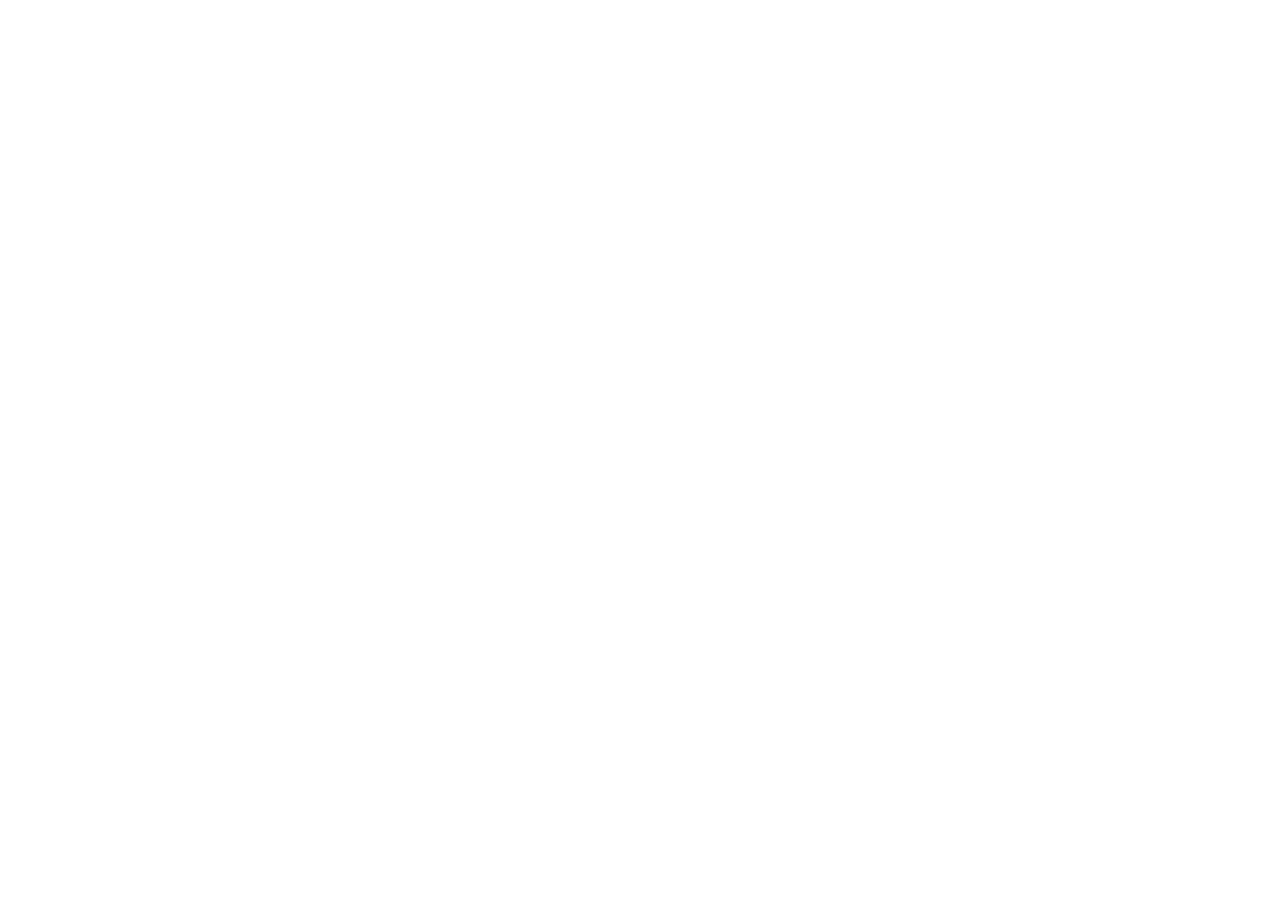
==== Curso-CSS-Flexbox-Grid/index.html @ 5435ee4a "aula1 css" ====
<!DOCTYPE html>
<html lang="pt-br">
<head>
    <meta charset="UTF-8">
    <meta http-equiv="X-UA-Compatible" content="IE=edge">
    <meta name="viewport" content="width=device-width, initial-scale=1.0">
    <title>HZC | Home</title>
    <link rel="preconnect" href="https://fonts.googleapis.com">
    <link rel="preconnect" href="https://fonts.gstatic.com" crossorigin>
    <link rel="stylesheet" href="https://fonts.googleapis.com/css2?family=Open+Sans:wght@400;600;700&display=swap">
    <link rel="stylesheet" href="assets/css/reset.css">

</head>
<body>
    
</body>
</html>
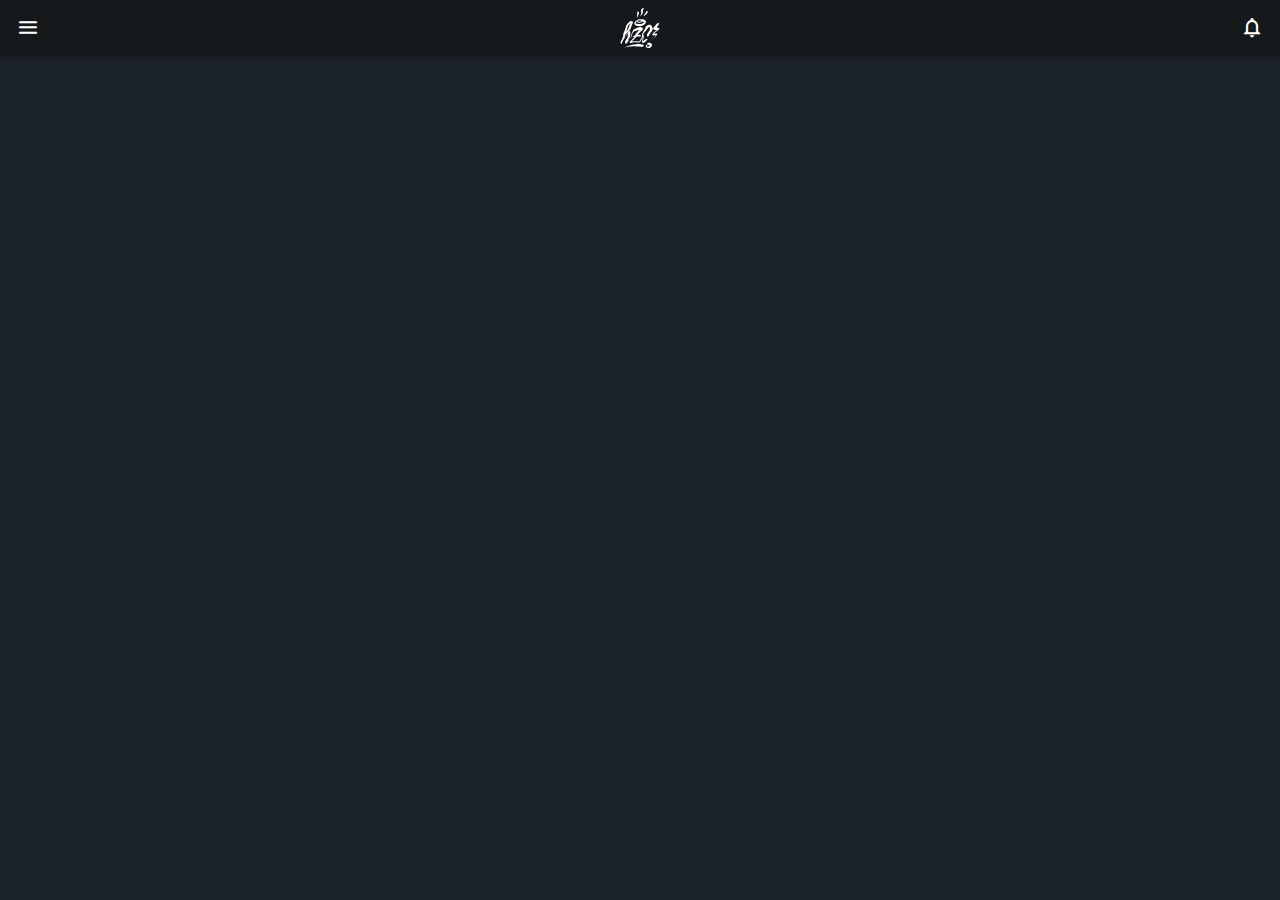
==== commit b6653505: "aula 2 css" ====
--- a/Curso-CSS-Flexbox-Grid/index.html
+++ b/Curso-CSS-Flexbox-Grid/index.html
@@ -9,9 +9,14 @@
     <link rel="preconnect" href="https://fonts.gstatic.com" crossorigin>
     <link rel="stylesheet" href="https://fonts.googleapis.com/css2?family=Open+Sans:wght@400;600;700&display=swap">
     <link rel="stylesheet" href="assets/css/reset.css">
+    <link rel="stylesheet" href="assets/css/estilos.css">
 
 </head>
 <body>
-    
+    <header class="cabecalho">
+        <button class="cabecalho__menu" aria-label="Menu"><i></i></button>
+        <img src="assets/img/logo.svg" alt="Logotipo da HZC" class="cabecalho__logo">
+        <button class="cabecalho__notificacao" aria-label="Notificação"><i></i></button>
+    </header>
 </body>
 </html>--- a/Curso-CSS-Flexbox-Grid/assets/css/estilos.css
+++ b/Curso-CSS-Flexbox-Grid/assets/css/estilos.css
@@ -0,0 +1,34 @@
+@font-face {
+    font-family: 'icones';
+    src: url(../font/icones.ttf);
+}
+
+body{
+    background-color: #1D232A;
+    font-family: 'Open Sans','icones', sans-serif;
+    color: #FFFFFF;
+
+}
+
+.cabecalho{
+    display: flex;
+    justify-content: space-between;
+    align-items: center;
+    background-color: #15191C;
+    padding: 8px 16px;
+    box-shadow: 0px 4px 4px rgba(0, 0, 0, 0.16);
+}
+
+.cabecalho__menu::before{
+    content:"\e904";
+    font-size: 24px;
+}
+
+.cabecalho__notificacao::before{
+    content:"\e906";
+    font-size: 24px;
+}
+
+.cabecalho__logo{
+    width: 40px;
+}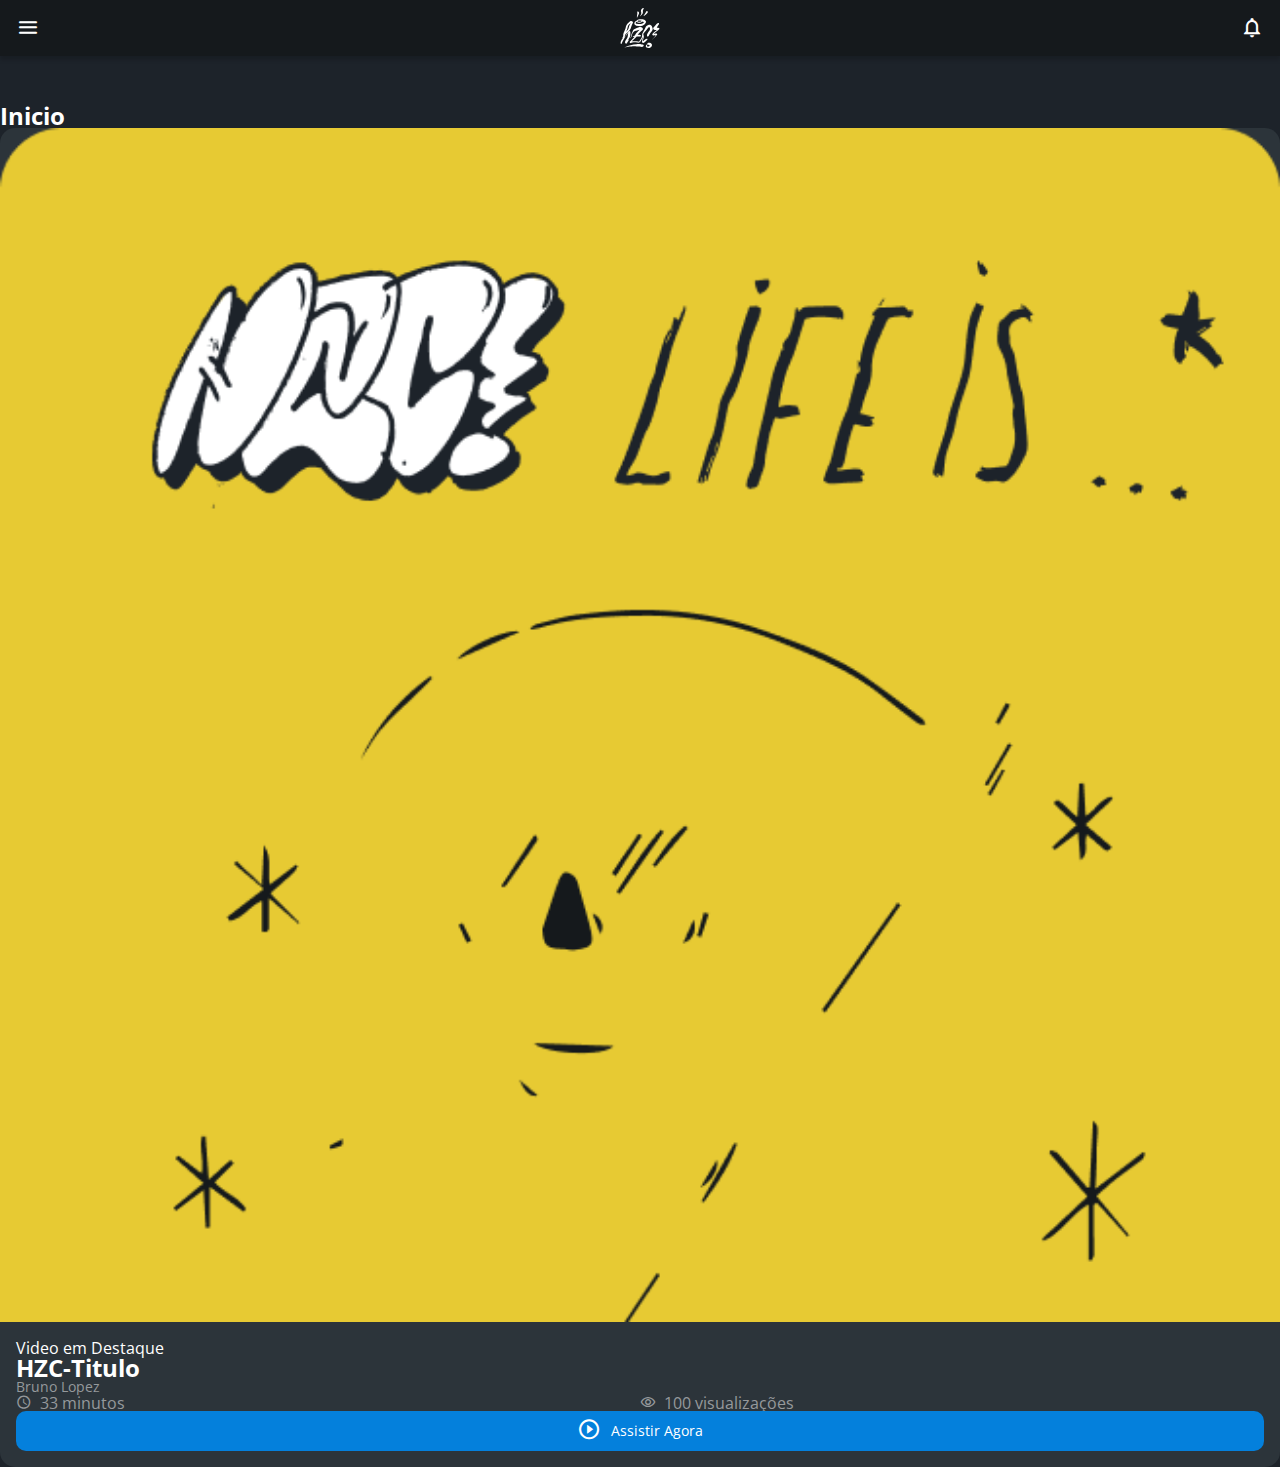
==== commit 271e0100: "exercicios com grid" ====
--- a/Curso-CSS-Flexbox-Grid/index.html
+++ b/Curso-CSS-Flexbox-Grid/index.html
@@ -1,5 +1,6 @@
 <!DOCTYPE html>
 <html lang="pt-br">
+
 <head>
     <meta charset="UTF-8">
     <meta http-equiv="X-UA-Compatible" content="IE=edge">
@@ -12,11 +13,41 @@
     <link rel="stylesheet" href="assets/css/estilos.css">
 
 </head>
+
 <body>
     <header class="cabecalho">
         <button class="cabecalho__menu" aria-label="Menu"><i></i></button>
         <img src="assets/img/logo.svg" alt="Logotipo da HZC" class="cabecalho__logo">
         <button class="cabecalho__notificacao" aria-label="Notificação"><i></i></button>
     </header>
+
+    <nav class="menu-lateral">
+        <img src="assets/img/logo.svg" alt="Logotipo da HZC" class="menu-lateral__logo">
+        <a href="#" class="menu-lateral__link menu-lateral__link--inicio menu-lateral__link--ativo">Início</a>
+        <a href="#" class="menu-lateral__link menu-lateral__link--videos">Vídeos</a>
+        <a href="#" class="menu-lateral__link menu-lateral__link--picos">Picos</a>
+        <a href="#" class="menu-lateral__link menu-lateral__link--integrantes">Integrantes</a>
+        <a href="#" class="menu-lateral__link menu-lateral__link--camisas">Camisas</a>
+        <a href="#" class="menu-lateral__link menu-lateral__link--pinturas">Pinturas</a>
+    </nav>
+    <main class="principal">
+
+    </main>
+        <h2 class="titulo-pagina">Inicio</h2>
+        <article class="cartao">
+            <img src="assets/img/banner-mobile_1.png" alt="banner do cartão" class="cartao__imagem">
+            <div class="cartao__conteudo">
+                <p class="cartao__destaque">Video em Destaque</p>
+                <h3 class="cartao__titulo">HZC-Titulo</h3>
+                <p class="cartao__perfil">Bruno Lopez</p>
+                <p class="cartao__info cartao__info--tempo">33 minutos</p>
+                <p class="cartao__info cartao__info--visualizacao">100 visualizações</p>
+                <button class="cartao__botao cartao__botao--play cartao__botao--destaque">Assistir Agora</button>
+            </div>
+
+        </article>
+    </main>
+    <script src="main.js"></script>
 </body>
+
 </html>--- a/Curso-CSS-Flexbox-Grid/assets/css/estilos.css
+++ b/Curso-CSS-Flexbox-Grid/assets/css/estilos.css
@@ -31,4 +31,154 @@
 
 .cabecalho__logo{
     width: 40px;
-}+}
+
+.menu-lateral{
+    display: flex;
+    flex-direction: column;
+    background-color: #15191C;
+    width: 75vw;
+    height: 100vh;
+
+    position: absolute;
+    left: -100vw;
+    transition: 0.5s;
+}
+
+.menu-lateral--ativo{
+    left: 0;
+    transition: 0.5s;
+}
+
+.menu-lateral__logo{
+    width: 118px;
+    align-self: center;
+    padding: 16px;
+}
+
+.menu-lateral__link{
+   height: 64px; 
+   color: #95999C;
+   padding-left: 64px;
+   display: flex;
+   align-items: center;
+}
+
+.menu-lateral__link--ativo{
+    color: white;
+    padding-left: 56px;
+    border-left: 8px solid white;
+}
+
+.menu-lateral__link::before{
+    width: 24px;
+    height: 24px;
+    font-size: 24px;
+    position: absolute;
+    left: 24px;
+}
+
+.menu-lateral__link--inicio::before{
+    content:"\e902";
+}
+
+.menu-lateral__link--videos::before{
+    content:"\e90e";
+}
+
+.menu-lateral__link--picos::before{
+    content:"\e909";
+}
+
+.menu-lateral__link--integrantes::before{
+    content:"\e903";
+}
+
+.menu-lateral__link--camisas::before{
+    content:"\e900";
+}
+
+.menu-lateral__link--pinturas::before{
+    content:"\e90a";
+}
+
+.principal{
+    padding: 24px 16px;
+}
+
+.titulo-pagina{
+    font-size: 1.5rem;
+    font-weight: 700;
+}
+
+.cartao{
+    width: 100%;
+    border-radius: 15px;
+    background-color: #2C343A;
+    overflow: hidden;
+}
+
+.cartao__conteudo {
+    display:grid;
+    padding: 16px;
+    grid-template-columns: 1fr 1fr;
+}
+
+.cartao__destaque{
+    grid-column: span 2;
+    font-size: 1rem;
+    
+}
+
+.cartao__titulo{
+    font-size: 1.5rem;
+    grid-column: span 2;
+    font-weight: 700;
+}
+
+.cartao__perfil{
+    color: #95999C;
+    font-size: 0.9rem;
+    grid-column: span 2;
+}
+
+.cartao__info{
+    display: flex;
+    align-items: center;
+    color: #95999C;
+}
+
+.cartao__info--tempo::before{
+    content: "\e90c";
+    margin-right: 8px;
+}
+.cartao__info--visualizacao::before{
+    content: "\e90f";
+    margin-right: 8px;
+}
+
+.cartao__botao{
+    display: flex;
+    justify-content: center;
+    align-items:center;
+    height: 40px;
+    width: 40px;
+    background-color: #0480DC;
+    border-radius: 10px;
+    font-size: 0.9rem;
+}
+
+.cartao__botao--play:before{
+    content: "\e90b";
+    font-size: 24px;
+}
+
+.cartao__botao--destaque{
+    width: 100%;
+    grid-column: span 2;
+}
+
+.cartao__botao--destaque::before{
+    content: "\e90b";
+    margin-right: 10px;
+}
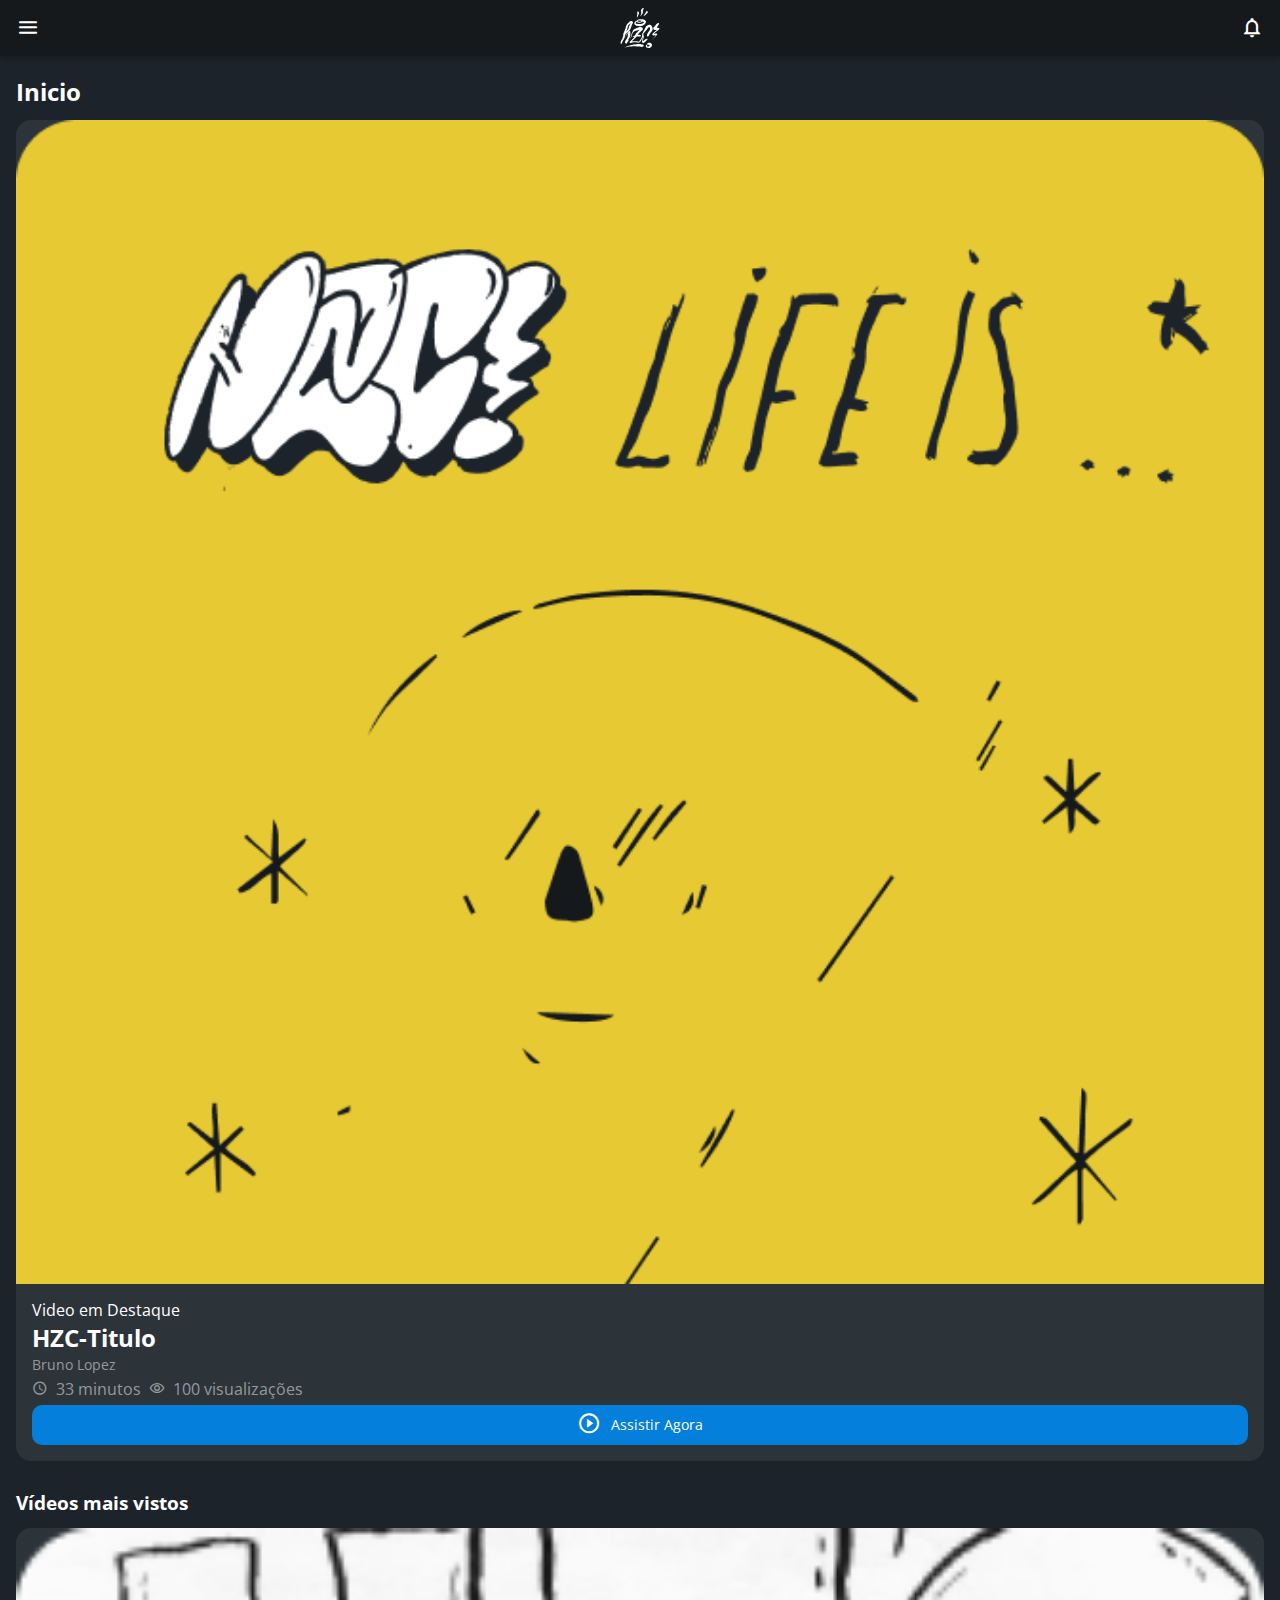
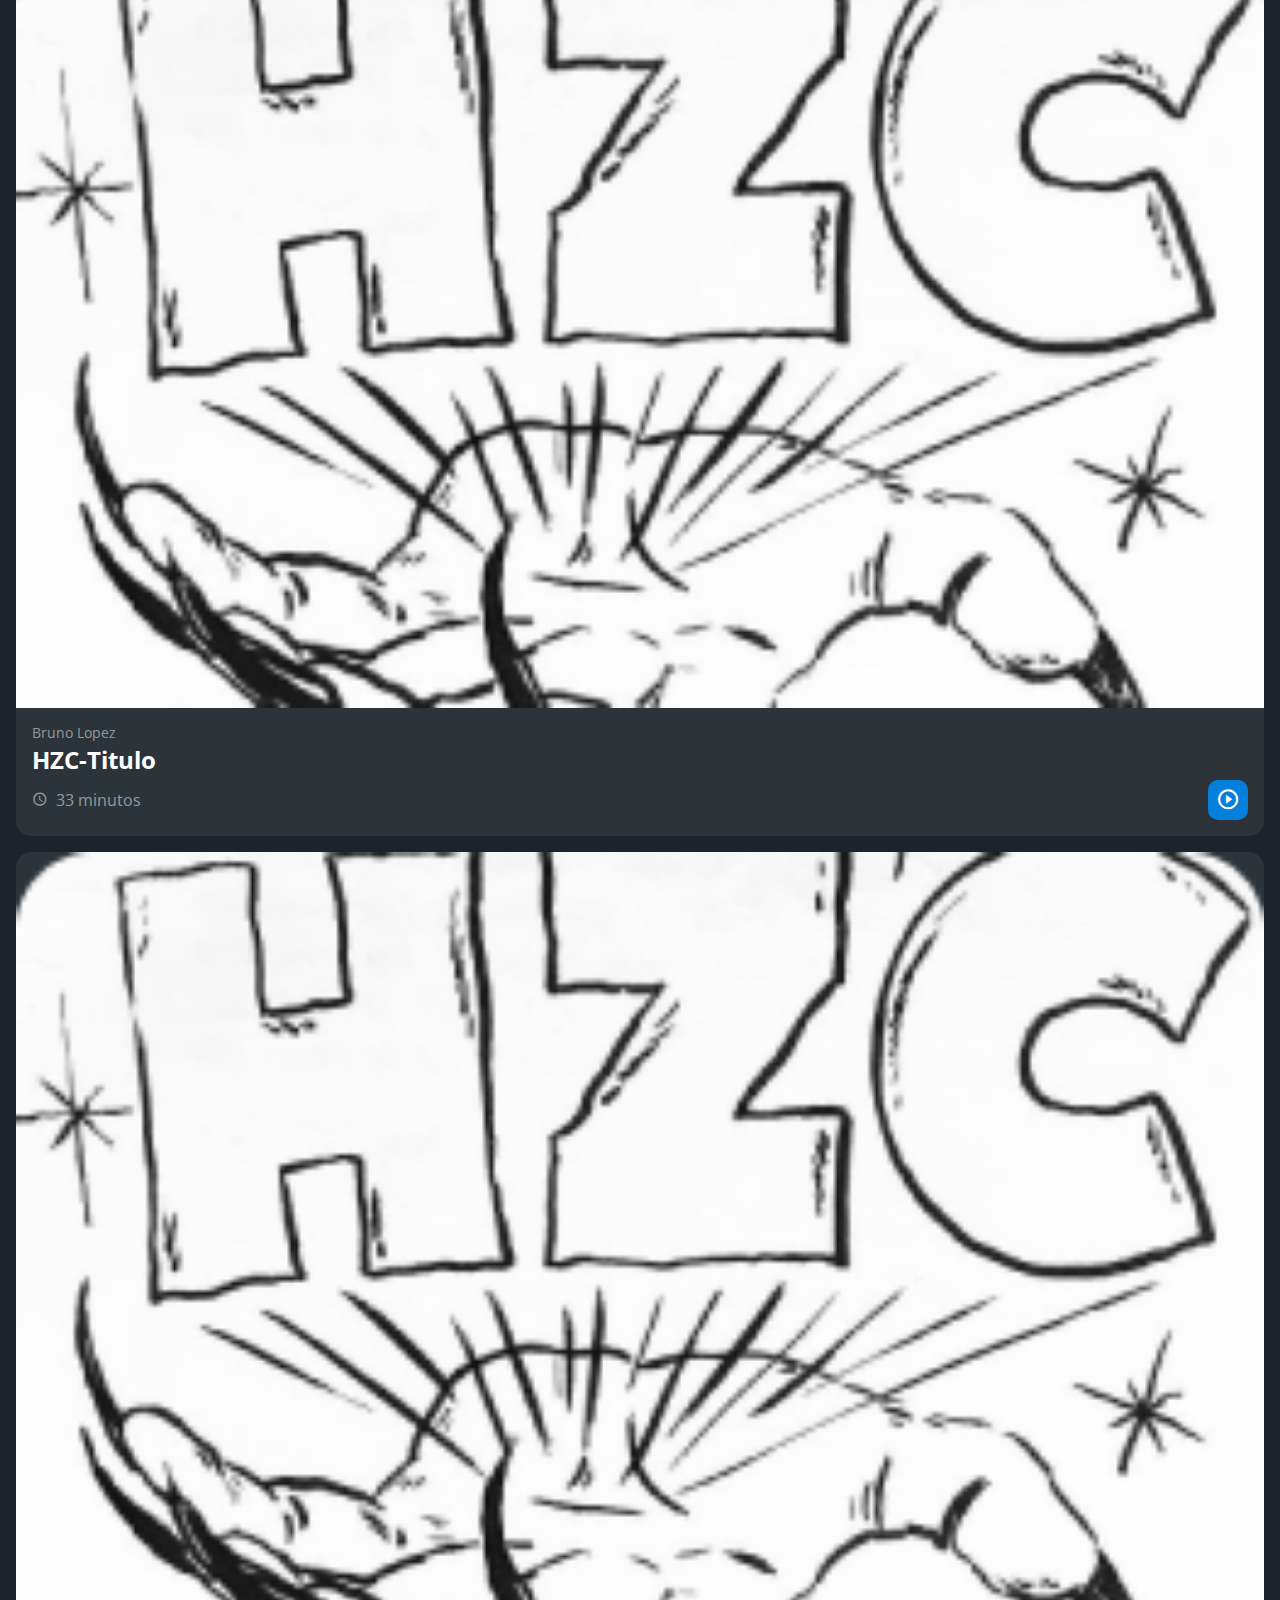
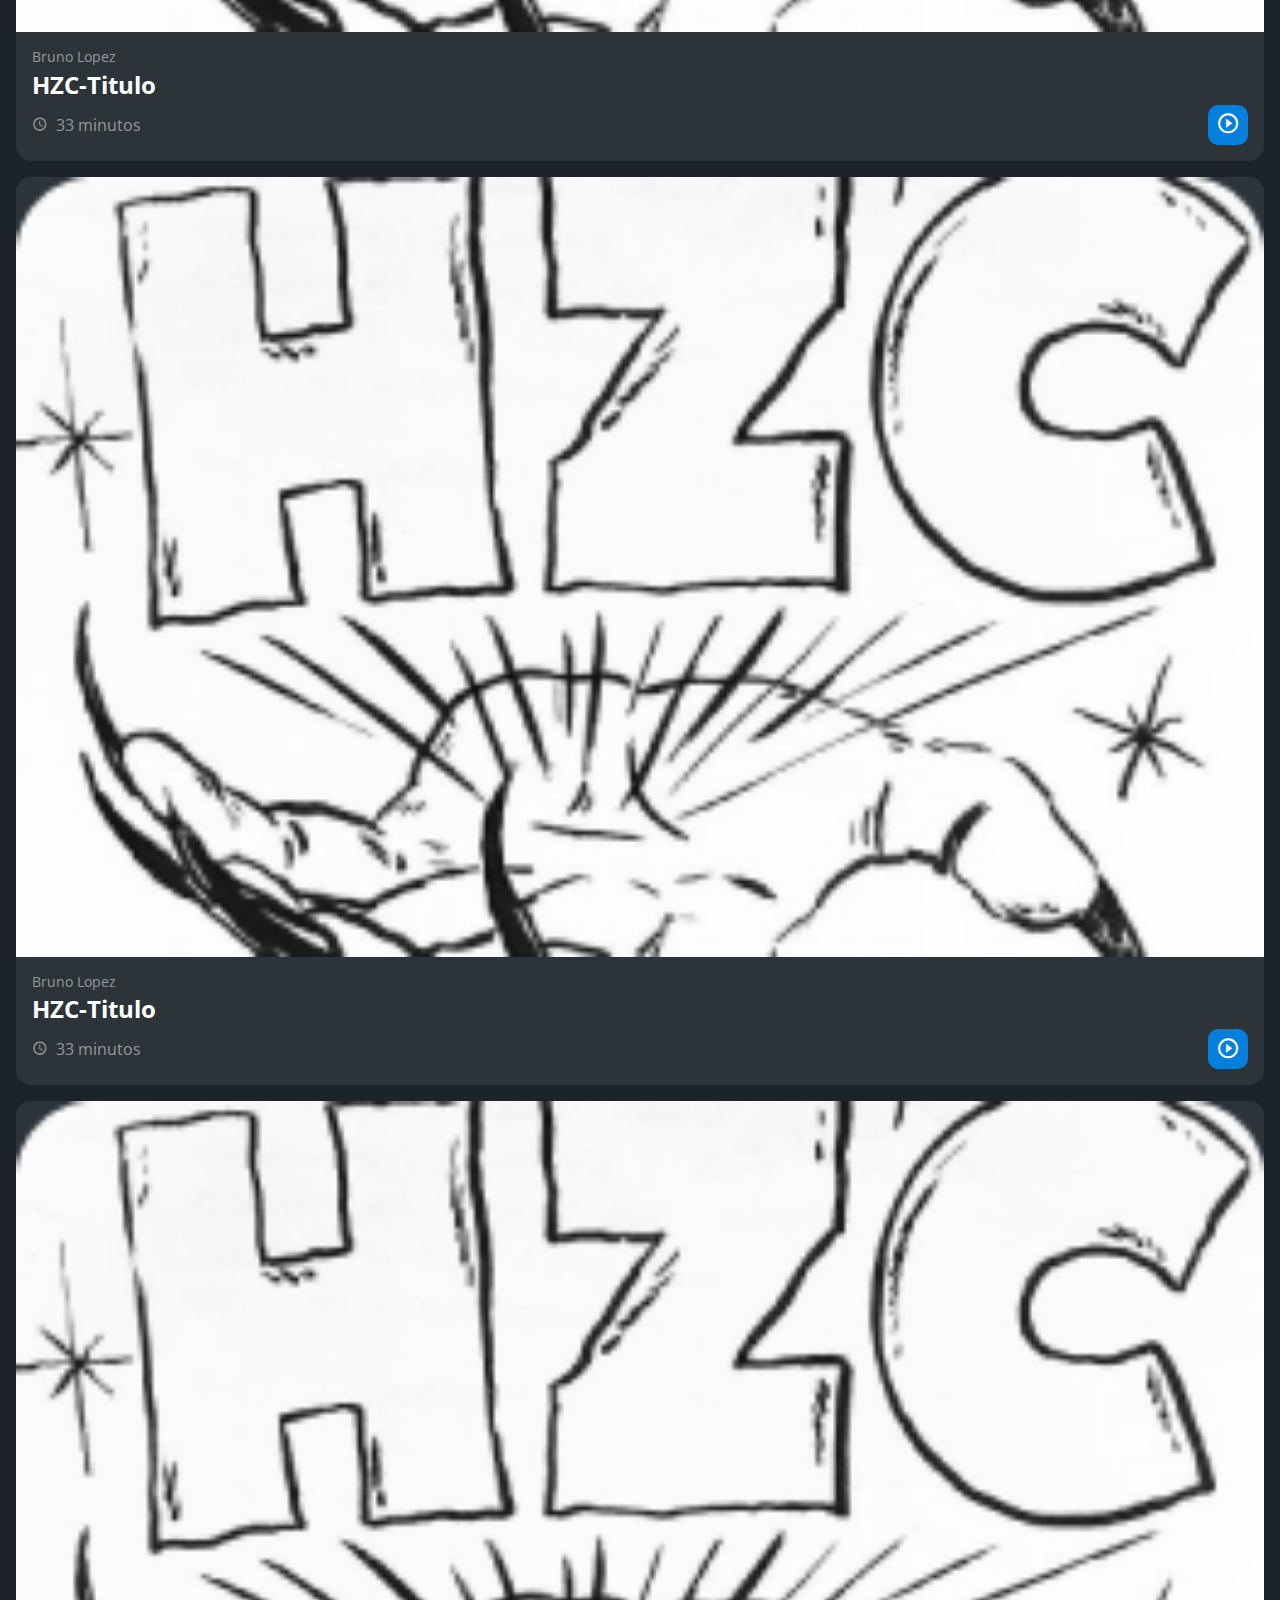
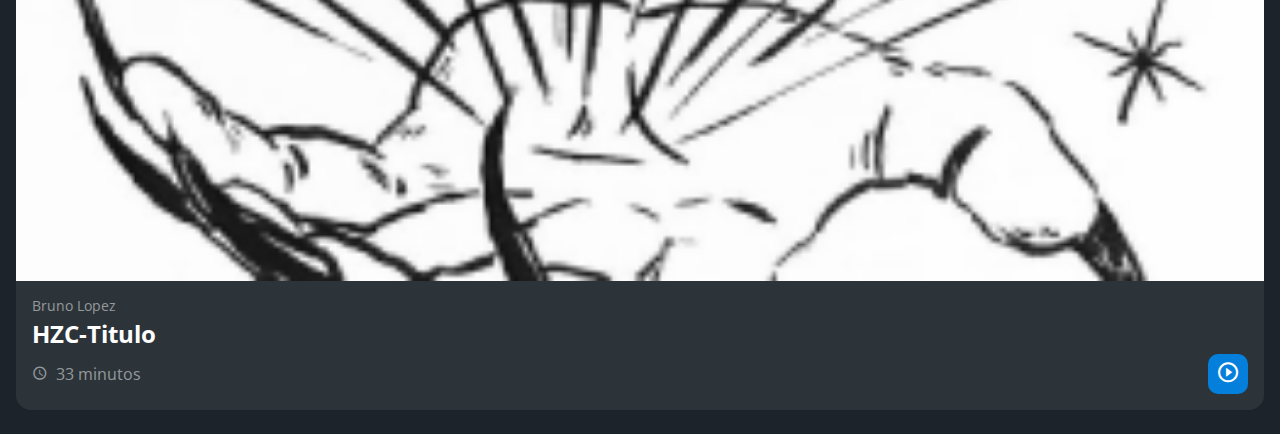
==== commit 3260786e: "layout conluido" ====
--- a/Curso-CSS-Flexbox-Grid/index.html
+++ b/Curso-CSS-Flexbox-Grid/index.html
@@ -32,9 +32,9 @@
     </nav>
     <main class="principal">
 
-    </main>
+    
         <h2 class="titulo-pagina">Inicio</h2>
-        <article class="cartao">
+        <article class="cartao cartao--destaque">
             <img src="assets/img/banner-mobile_1.png" alt="banner do cartão" class="cartao__imagem">
             <div class="cartao__conteudo">
                 <p class="cartao__destaque">Video em Destaque</p>
@@ -44,8 +44,52 @@
                 <p class="cartao__info cartao__info--visualizacao">100 visualizações</p>
                 <button class="cartao__botao cartao__botao--play cartao__botao--destaque">Assistir Agora</button>
             </div>
+        </article>
 
-        </article>
+        <section class="secao">
+            <h3 class="titulo-feed">Vídeos mais vistos</h3>
+            <article class="cartao">
+                <img src="assets/img/video_1.png" alt="Video" class="cartao__imagem">
+                <div class="cartao__conteudo">
+                    <p class="cartao__perfil">Bruno Lopez</p>
+                    <h3 class="cartao__titulo">HZC-Titulo</h3>
+                    <p class="cartao__info cartao__info--tempo">33 minutos</p>
+                    <button class="cartao__botao cartao__botao--play" aria-label="Assistir agora"></button>
+                </div>
+            </article>
+
+            <article class="cartao">
+                <img src="assets/img/video_1.png" alt="Video" class="cartao__imagem">
+                <div class="cartao__conteudo">
+                    <p class="cartao__perfil">Bruno Lopez</p>
+                    <h3 class="cartao__titulo">HZC-Titulo</h3>
+                    <p class="cartao__info cartao__info--tempo">33 minutos</p>
+                    <button class="cartao__botao cartao__botao--play" aria-label="Assistir agora"></button>
+                </div>
+            </article>
+
+            <article class="cartao">
+                <img src="assets/img/video_1.png" alt="Video" class="cartao__imagem">
+                <div class="cartao__conteudo">
+                    <p class="cartao__perfil">Bruno Lopez</p>
+                    <h3 class="cartao__titulo">HZC-Titulo</h3>
+                    <p class="cartao__info cartao__info--tempo">33 minutos</p>
+                    <button class="cartao__botao cartao__botao--play" aria-label="Assistir agora"></button>
+                </div>
+            </article>
+
+            <article class="cartao">
+                <img src="assets/img/video_1.png" alt="Video" class="cartao__imagem">
+                <div class="cartao__conteudo">
+                    <p class="cartao__perfil">Bruno Lopez</p>
+                    <h3 class="cartao__titulo">HZC-Titulo</h3>
+                    <p class="cartao__info cartao__info--tempo">33 minutos</p>
+                    <button class="cartao__botao cartao__botao--play" aria-label="Assistir agora"></button>
+                </div>
+            </article>
+        </section>
+
+
     </main>
     <script src="main.js"></script>
 </body>
--- a/Curso-CSS-Flexbox-Grid/assets/css/estilos.css
+++ b/Curso-CSS-Flexbox-Grid/assets/css/estilos.css
@@ -42,12 +42,12 @@
 
     position: absolute;
     left: -100vw;
-    transition: 0.5s;
+    transition: 0.25s;
 }
 
 .menu-lateral--ativo{
     left: 0;
-    transition: 0.5s;
+    transition: 0.25s;
 }
 
 .menu-lateral__logo{
@@ -104,10 +104,17 @@
 
 .principal{
     padding: 24px 16px;
+    display: grid;
+    gap: 16px;
 }
 
 .titulo-pagina{
     font-size: 1.5rem;
+    font-weight: 700;
+}
+
+.titulo-feed{
+    font-size: 1.2rem;
     font-weight: 700;
 }
 
@@ -118,10 +125,15 @@
     overflow: hidden;
 }
 
+.cartao--destaque{
+    margin-bottom: 16px;
+}
+
 .cartao__conteudo {
     display:grid;
     padding: 16px;
-    grid-template-columns: 1fr 1fr;
+    grid-template-columns: auto 1fr;
+    gap: 8px;
 }
 
 .cartao__destaque{
@@ -166,6 +178,7 @@
     background-color: #0480DC;
     border-radius: 10px;
     font-size: 0.9rem;
+    justify-self: flex-end;
 }
 
 .cartao__botao--play:before{
@@ -182,3 +195,8 @@
     content: "\e90b";
     margin-right: 10px;
 }
+
+.secao{
+    display: grid;
+    gap: 16px;
+}
